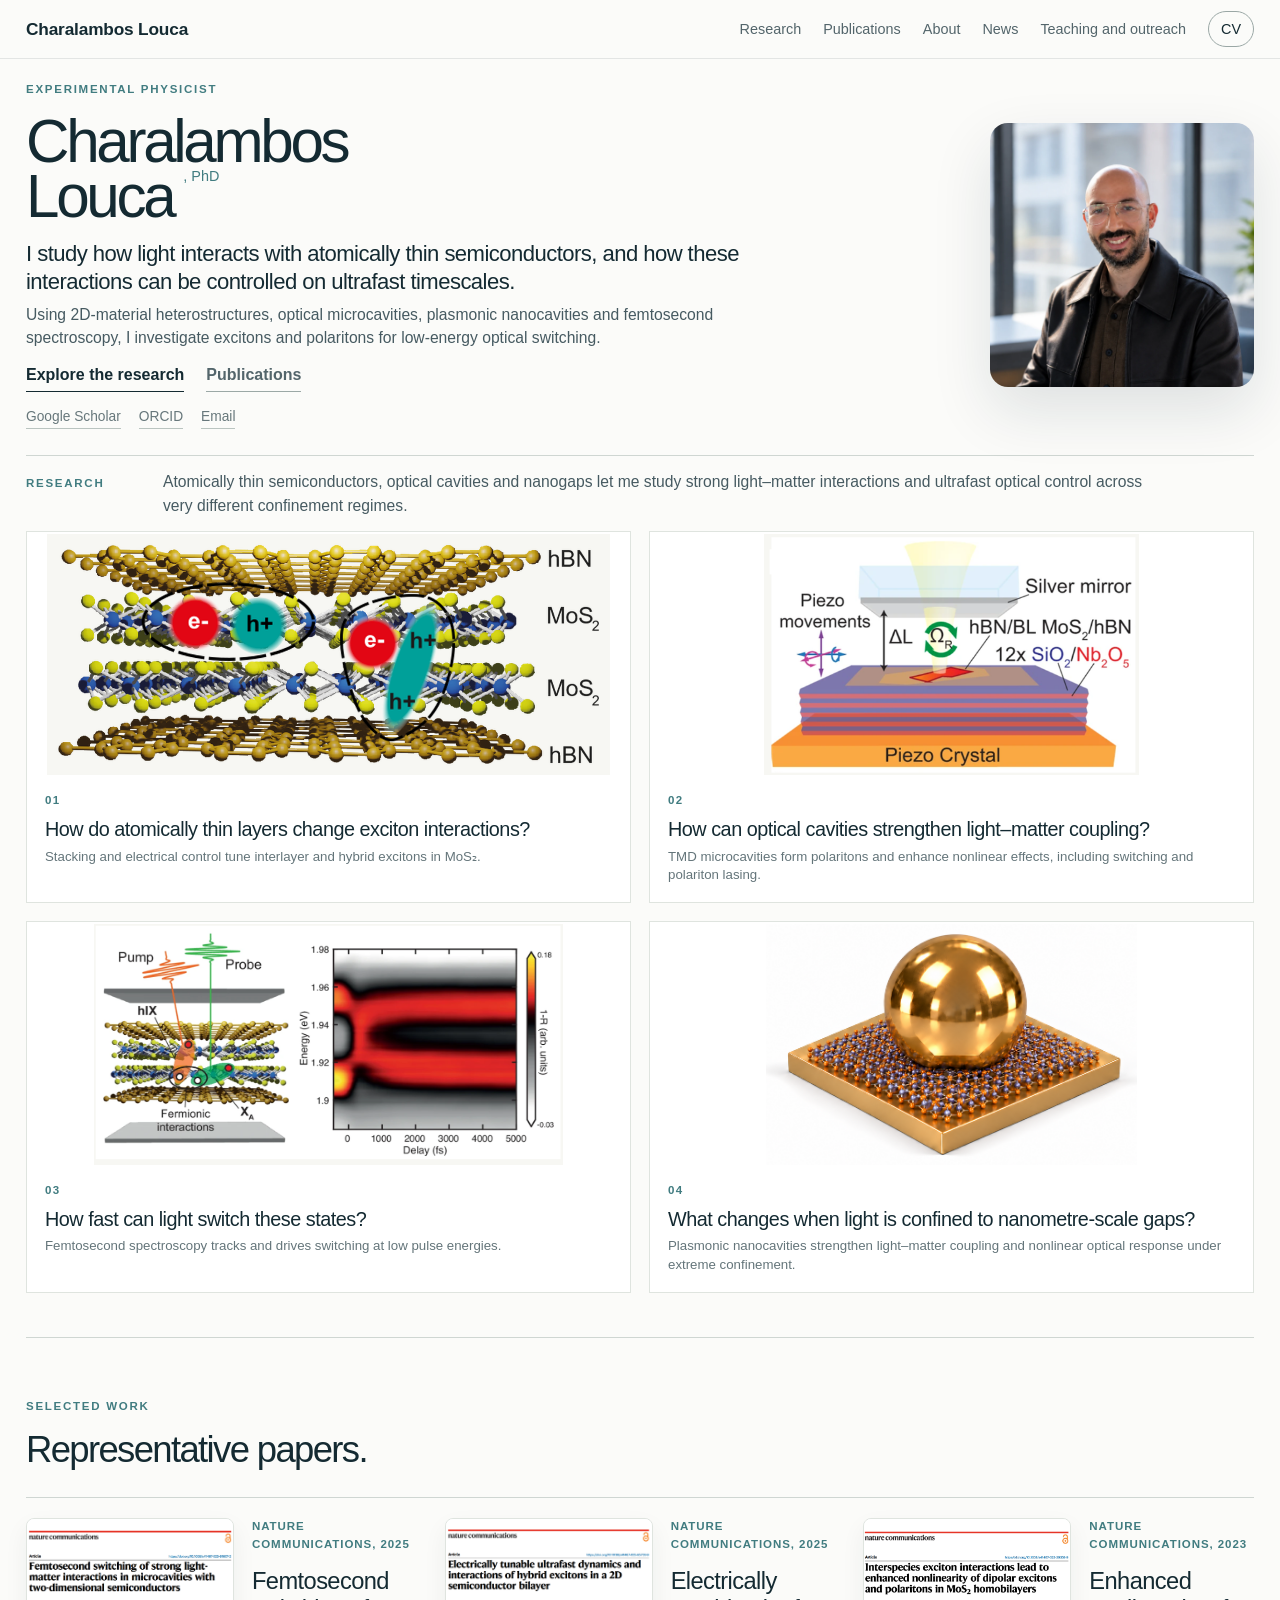
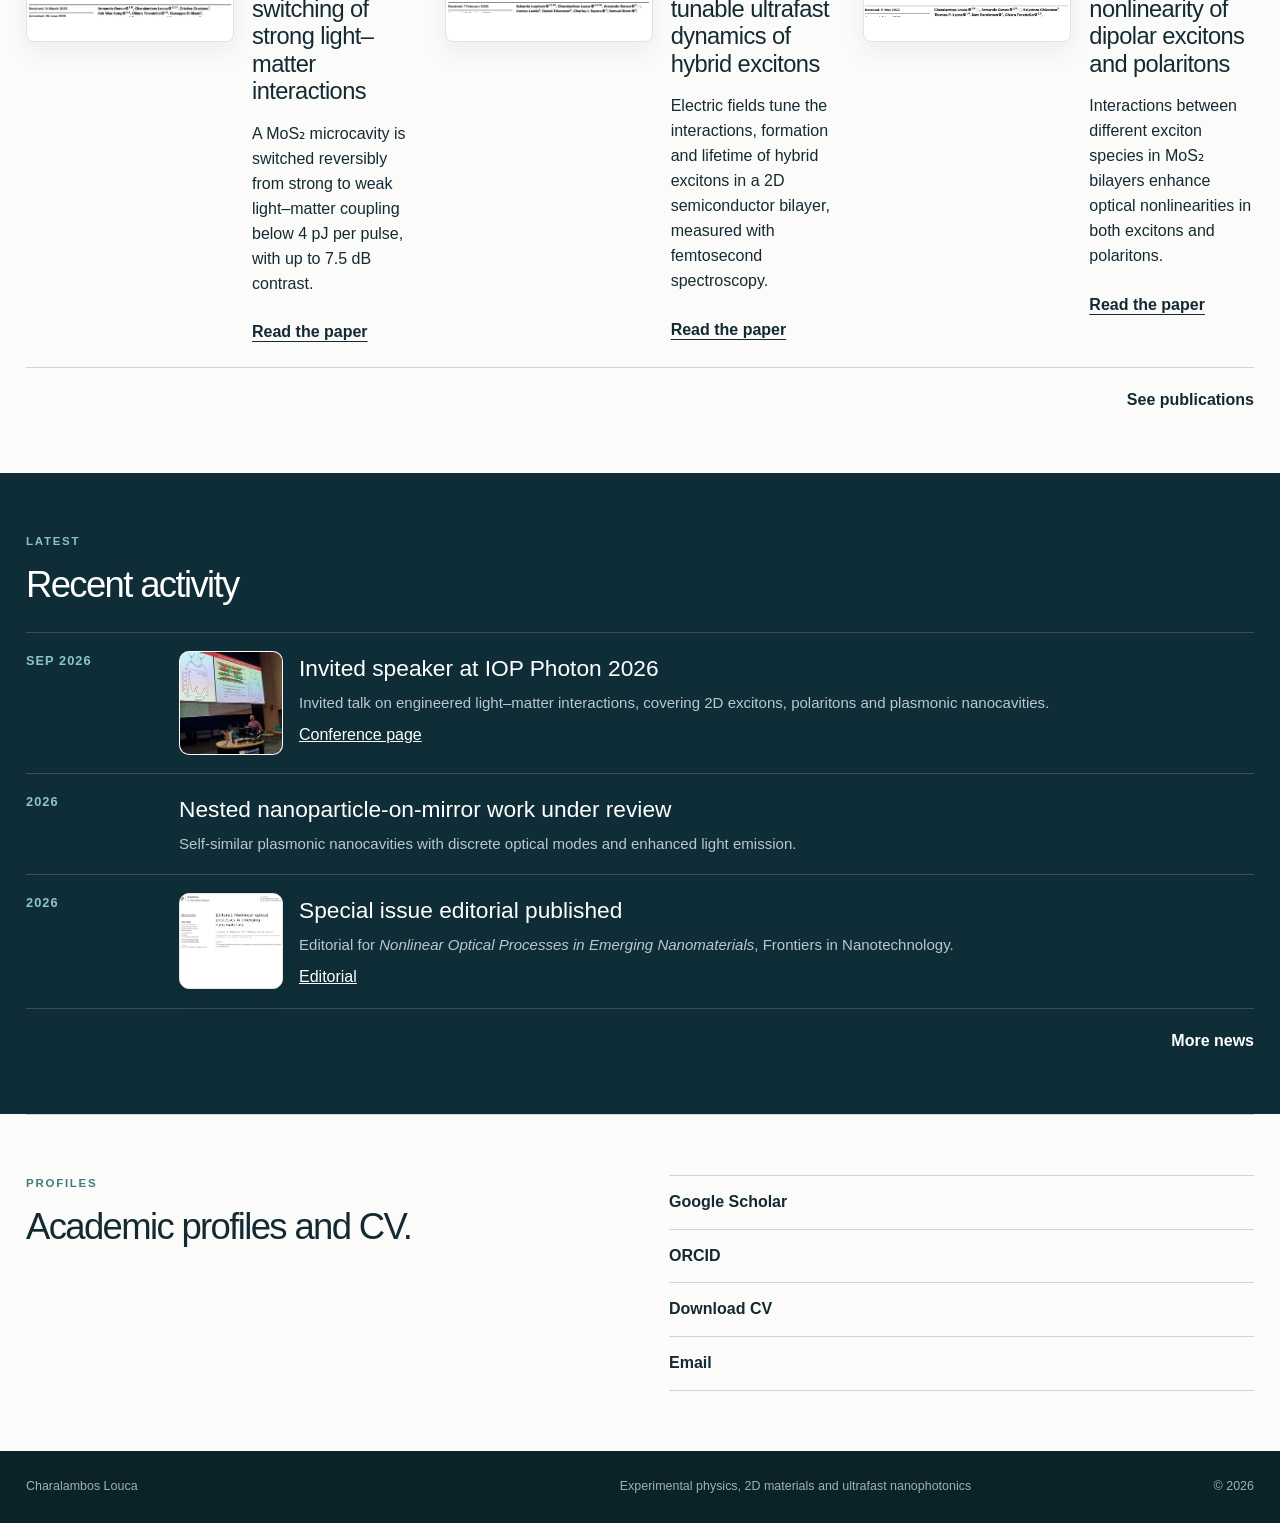
==== index.html @ fe050cf7 "Add files via upload" ====
<!doctype html>
<html lang="en">
<head>
  <meta charset="utf-8" />
  <meta name="google-site-verification" content="7L1u59y19pmfuC0rS40KRlU-M9b-8rnn8lj7gKwbHVY" />
  <meta name="viewport" content="width=device-width, initial-scale=1" />
  <meta name="theme-color" content="#f7f7f3" />
  <meta name="description" content="Charalambos Louca is an experimental physicist working on 2D semiconductors, exciton-polaritons, strong light-matter coupling, nonlinear optics and ultrafast nanophotonics." />
  <meta name="robots" content="index,follow,max-image-preview:large" />
  <link rel="canonical" href="https://charalambos-louca.github.io/" />
  <meta property="og:url" content="https://charalambos-louca.github.io/" />
  <meta property="og:image" content="https://charalambos-louca.github.io/assets/images/charalambos-louca-headshot.webp" />
  <meta name="twitter:card" content="summary_large_image" />
  <meta property="og:title" content="Charalambos Louca | Experimental Physicist" />
  <meta property="og:description" content="2D semiconductors, exciton-polaritons, strong light-matter coupling and ultrafast nanophotonics." />
  <meta property="og:type" content="website" />
  <title>Charalambos Louca | Experimental Physicist | 2D Materials & Nanophotonics</title>
  <link rel="sitemap" type="application/xml" href="/sitemap.xml" />
  <link rel="stylesheet" href="styles.css" />
  <script type="application/ld+json">
{
  "@context": "https://schema.org",
  "@type": "ProfilePage",
  "@id": "https://charalambos-louca.github.io/#profile",
  "url": "https://charalambos-louca.github.io/",
  "dateModified": "2026-09-18",
  "mainEntity": {
    "@type": "Person",
    "@id": "https://charalambos-louca.github.io/#person",
    "name": "Charalambos Louca",
    "givenName": "Charalambos",
    "familyName": "Louca",
    "honorificSuffix": "PhD",
    "jobTitle": "Experimental Physicist",
    "description": "Experimental physicist working on 2D semiconductors, exciton-polaritons, plasmonic nanocavities, strong light-matter coupling, nonlinear optics and ultrafast nanophotonics.",
    "url": "https://charalambos-louca.github.io/",
    "image": "https://charalambos-louca.github.io/assets/images/charalambos-louca-headshot.webp",
    "email": "mailto:clouca1.research@gmail.com",
    "identifier": "https://orcid.org/0000-0002-1122-3133",
    "sameAs": [
      "https://scholar.google.com/citations?user=0aFzHbEAAAAJ",
      "https://orcid.org/0000-0002-1122-3133",
      "https://www.np.phy.cam.ac.uk/people/"
    ],
    "alumniOf": [
      {
        "@type": "CollegeOrUniversity",
        "name": "University of Sheffield",
        "url": "https://www.sheffield.ac.uk/"
      },
      {
        "@type": "CollegeOrUniversity",
        "name": "Politecnico di Milano",
        "url": "https://www.polimi.it/"
      },
      {
        "@type": "CollegeOrUniversity",
        "name": "University of Cambridge",
        "url": "https://www.cam.ac.uk/"
      }
    ],
    "knowsAbout": [
      "2D semiconductors",
      "2D materials",
      "exciton-polaritons",
      "strong light-matter coupling",
      "ultrafast spectroscopy",
      "nonlinear optics",
      "nanophotonics",
      "optical microcavities",
      "plasmonic nanocavities"
    ]
  }
}
  </script>
</head>
<body data-page="home" class="compact-home">
  <a class="skip-link" href="#main">Skip to content</a>
  <header class="site-header">
    <div class="shell nav-shell">
      <a class="wordmark" href="index.html" aria-label="Charalambos Louca home">Charalambos Louca</a>
      <button class="nav-toggle" aria-expanded="false" aria-controls="site-nav">Menu</button>
      <nav class="site-nav" id="site-nav" aria-label="Primary navigation">
        <a href="research.html">Research</a>
        <a href="publications.html">Publications</a>
        <a href="about.html">About</a>
        <a href="news.html">News</a>
        <a href="teaching.html">Teaching and outreach</a>
        <a class="nav-cv" href="assets/Charalambos_Louca_CV_Sep2026.pdf">CV</a>
      </nav>
    </div>
  </header>

  <main id="main">
    <section class="hero shell">
      <div class="hero-copy reveal">
        <p class="kicker">Experimental physicist</p>
        <h1>Charalambos<br />Louca<span>, PhD</span></h1>
        <p class="hero-statement">I study how light interacts with atomically thin semiconductors, and how these interactions can be controlled on ultrafast timescales.</p>
        <p class="hero-sub">Using 2D-material heterostructures, optical microcavities, plasmonic nanocavities and femtosecond spectroscopy, I investigate excitons and polaritons for low-energy optical switching.</p>
        <div class="hero-links">
          <a class="text-link" href="research.html">Explore the research</a>
          <a class="text-link quiet" href="publications.html">Publications</a>
        </div>
        <div class="profile-links" aria-label="Academic profiles">
          <a href="https://scholar.google.com/citations?user=0aFzHbEAAAAJ" target="_blank" rel="noopener">Google Scholar</a>
          <a href="https://orcid.org/0000-0002-1122-3133" target="_blank" rel="noopener">ORCID</a>
          <a href="mailto:clouca1.research@gmail.com">Email</a>
        </div>
      </div>
      <figure class="hero-visual hero-portrait reveal">
        <img src="assets/images/charalambos-louca-headshot.webp" alt="Portrait of Charalambos Louca" />
      </figure>
    </section>

    <section class="shell research-strip reveal" aria-labelledby="research-overview">
      <p class="section-label">Research</p>
      <p id="research-overview">Atomically thin semiconductors, optical cavities and nanogaps let me study strong light–matter interactions and ultrafast optical control across very different confinement regimes.</p>
    </section>

    <section class="shell story-grid" aria-label="Research themes">
      <article class="story-card reveal">
        <a href="research.html#interacting-excitons" aria-label="Read about interacting excitons">
          <img src="assets/images/research-excitons-paper.png" alt="Figure showing a MoS2 homobilayer with hybrid excitons in an hBN-encapsulated van der Waals structure" />
          <div class="story-copy">
            <p class="story-number">01</p>
            <h3>How do atomically thin layers change exciton interactions?</h3>
            <p>Stacking and electrical control tune interlayer and hybrid excitons in MoS₂.</p>
          </div>
        </a>
      </article>
      <article class="story-card reveal">
        <a href="research.html#light-matter-coupling" aria-label="Read about strong light matter coupling">
          <img src="assets/images/research-microcavity-paper.png" alt="Schematic of a tunable open microcavity containing an hBN-encapsulated MoS2 bilayer" />
          <div class="story-copy">
            <p class="story-number">02</p>
            <h3>How can optical cavities strengthen light–matter coupling?</h3>
            <p>TMD microcavities form polaritons and enhance nonlinear effects, including switching and polariton lasing.</p>
          </div>
        </a>
      </article>
      <article class="story-card reveal">
        <a href="research.html#ultrafast-control" aria-label="Read about ultrafast nanophotonics">
          <img src="assets/images/research-switching-paper.png" alt="Pump-probe schematic and transient reflectivity map showing ultrafast switching dynamics in a MoS2 structure" />
          <div class="story-copy">
            <p class="story-number">03</p>
            <h3>How fast can light switch these states?</h3>
            <p>Femtosecond spectroscopy tracks and drives switching at low pulse energies.</p>
          </div>
        </a>
      </article>
      <article class="story-card reveal">
        <a href="research.html#extreme-confinement" aria-label="Read about extreme optical confinement">
          <img src="assets/images/research-plasmonics-paper.png" alt="Illustration of a nanoparticle-on-mirror plasmonic nanocavity with an atomically thin semiconductor in the nanogap" />
          <div class="story-copy">
            <p class="story-number">04</p>
            <h3>What changes when light is confined to nanometre-scale gaps?</h3>
            <p>Plasmonic nanocavities strengthen light–matter coupling and nonlinear optical response under extreme confinement.</p>
          </div>
        </a>
      </article>
    </section>

    <section class="section shell selected-work">
      <div class="section-head reveal">
        <p class="section-label">Selected work</p>
        <h2>Representative papers.</h2>
      </div>
      <div class="work-grid">
        <article class="feature-paper reveal">
          <div class="feature-paper-layout">
            <img class="paper-thumb side-thumb" src="assets/images/thumb-switching-paper.png" alt="Thumbnail of the Nature Communications paper on femtosecond switching of strong light–matter interactions" />
            <div class="feature-paper-copy">
              <p class="paper-meta">Nature Communications, 2025</p>
              <h3>Femtosecond switching of strong light–matter interactions</h3>
              <p>A MoS₂ microcavity is switched reversibly from strong to weak light–matter coupling below 4 pJ per pulse, with up to 7.5 dB contrast.</p>
              <a href="https://doi.org/10.1038/s41467-025-61607-2" target="_blank" rel="noopener">Read the paper</a>
            </div>
          </div>
        </article>
        <article class="feature-paper reveal">
          <div class="feature-paper-layout">
            <img class="paper-thumb side-thumb" src="assets/images/thumb-hybrid-paper.png" alt="Thumbnail of the Nature Communications paper on electrically tunable hybrid excitons" />
            <div class="feature-paper-copy">
              <p class="paper-meta">Nature Communications, 2025</p>
              <h3>Electrically tunable ultrafast dynamics of hybrid excitons</h3>
              <p>Electric fields tune the interactions, formation and lifetime of hybrid excitons in a 2D semiconductor bilayer, measured with femtosecond spectroscopy.</p>
              <a href="https://doi.org/10.1038/s41467-025-65733-9" target="_blank" rel="noopener">Read the paper</a>
            </div>
          </div>
        </article>
        <article class="feature-paper reveal">
          <div class="feature-paper-layout">
            <img class="paper-thumb side-thumb" src="assets/images/thumb-bilayer-paper.png" alt="Thumbnail of the Nature Communications paper on enhanced nonlinearity in van der Waals homobilayers" />
            <div class="feature-paper-copy">
              <p class="paper-meta">Nature Communications, 2023</p>
              <h3>Enhanced nonlinearity of dipolar excitons and polaritons</h3>
              <p>Interactions between different exciton species in MoS₂ bilayers enhance optical nonlinearities in both excitons and polaritons.</p>
              <a href="https://doi.org/10.1038/s41467-023-39358-9" target="_blank" rel="noopener">Read the paper</a>
            </div>
          </div>
        </article>
      </div>
      <p class="more-link reveal"><a href="publications.html">See publications</a></p>
    </section>

    <section class="section latest-section">
      <div class="shell">
        <div class="section-head reveal">
          <p class="section-label">Latest</p>
          <h2>Recent activity</h2>
        </div>
        <div class="news-list">
          <article class="news-row reveal"><time datetime="2026-09">Sep 2026</time><div class="news-with-thumb"><img class="news-thumb" src="assets/images/photon2026-talk-thumb.jpg" alt="Small photograph of Charalambos Louca giving an invited talk at IOP Photon 2026" /><div><h3>Invited speaker at IOP Photon 2026</h3><p>Invited talk on engineered light–matter interactions, covering 2D excitons, polaritons and plasmonic nanocavities.</p><a href="https://www.photon.org.uk/invited-speakers" target="_blank" rel="noopener">Conference page</a></div></div></article>
          <article class="news-row reveal"><time datetime="2026">2026</time><div><h3>Nested nanoparticle-on-mirror work under review</h3><p>Self-similar plasmonic nanocavities with discrete optical modes and enhanced light emission.</p></div></article>
          <article class="news-row reveal"><time datetime="2026">2026</time><div class="news-with-thumb"><img class="news-thumb paper-news-thumb" src="assets/images/thumb-editorial-paper.png" alt="Screenshot thumbnail of the Frontiers in Nanotechnology editorial article" /><div><h3>Special issue editorial published</h3><p>Editorial for <em>Nonlinear Optical Processes in Emerging Nanomaterials</em>, Frontiers in Nanotechnology.</p><a href="https://doi.org/10.3389/fnano.2026.1807665" target="_blank" rel="noopener">Editorial</a></div></div></article>
        </div>
        <p class="more-link reveal"><a href="news.html">More news</a></p>
      </div>
    </section>

    <section class="section shell closing-section reveal">
      <div>
        <p class="section-label">Profiles</p>
        <h2>Academic profiles and CV.</h2>
      </div>
      <div class="closing-links">
        <a href="https://scholar.google.com/citations?user=0aFzHbEAAAAJ" target="_blank" rel="noopener">Google Scholar</a>
        <a href="https://orcid.org/0000-0002-1122-3133" target="_blank" rel="noopener">ORCID</a>
        <a href="assets/Charalambos_Louca_CV_Sep2026.pdf">Download CV</a>
        <a href="mailto:clouca1.research@gmail.com">Email</a>
      </div>
    </section>
  </main>

  <footer class="site-footer">
    <div class="shell footer-grid">
      <p>Charalambos Louca</p>
      <p>Experimental physics, 2D materials and ultrafast nanophotonics</p>
      <p>© <span data-current-year></span></p>
    </div>
  </footer>
  <script src="script.js"></script>
</body>
</html>
---- styles.css ----
:root {
  --paper: #fbfbf9;
  --paper-2: #f5f6f3;
  --ink: #142a32;
  --ink-soft: #465a61;
  --navy: #0f2d36;
  --teal: #417c80;
  --teal-soft: #d8e8e6;
  --peach: #d89b72;
  --line: #cfd6d2;
  --white: #fff;
  --max: 1240px;
  --serif: Arial, Helvetica, sans-serif;
  --sans: Arial, Helvetica, sans-serif;
}

* { box-sizing: border-box; }
html { scroll-behavior: smooth; }
body { margin: 0; background: var(--paper); color: var(--ink); font-family: var(--sans); line-height: 1.65; -webkit-font-smoothing: antialiased; }
a { color: inherit; }
img { display: block; width: 100%; }
.shell { width: min(calc(100% - 52px), var(--max)); margin-inline: auto; }
.skip-link { position: fixed; left: 16px; top: -100px; z-index: 1000; background: white; padding: 10px 14px; border: 1px solid var(--line); }
.skip-link:focus { top: 16px; }

.site-header { position: sticky; top: 0; z-index: 100; background: rgba(251,251,249,.94); backdrop-filter: blur(14px); border-bottom: 1px solid rgba(20,42,50,.1); }
.nav-shell { min-height: 74px; display: flex; align-items: center; justify-content: space-between; gap: 24px; }
.wordmark { text-decoration: none; font-family: var(--serif); font-size: 1.08rem; font-weight: 700; letter-spacing: -.01em; }
.site-nav { display: flex; align-items: center; gap: 28px; font-size: .87rem; }
.site-nav a { text-decoration: none; color: #53656b; }
.site-nav a:hover, .site-nav a[aria-current="page"] { color: var(--ink); }
.site-nav a[aria-current="page"] { text-decoration: underline; text-decoration-thickness: 1px; text-underline-offset: 7px; }
.site-nav .nav-cv { color: var(--ink); border: 1px solid #9aa7a5; border-radius: 999px; padding: 7px 13px; }
.nav-toggle { display: none; background: transparent; border: 1px solid var(--line); border-radius: 999px; padding: 7px 13px; color: var(--ink); font: inherit; }

.hero { padding: 88px 0 92px; display: grid; grid-template-columns: minmax(0,1.03fr) minmax(360px,.77fr); gap: clamp(54px,8vw,118px); align-items: center; min-height: calc(100vh - 74px); }
.kicker, .section-label { margin: 0 0 16px; font-size: .72rem; letter-spacing: .15em; text-transform: uppercase; font-weight: 800; color: var(--teal); }
.hero h1 { margin: 0; font-family: var(--serif); font-size: clamp(4.6rem,8.6vw,8.2rem); line-height: .88; letter-spacing: -.065em; font-weight: 500; }
.hero h1 span { font-size: .26em; letter-spacing: 0; color: var(--teal); vertical-align: top; margin-left: 10px; }
.hero-statement { max-width: 760px; margin: 38px 0 0; font-family: var(--serif); font-size: clamp(1.65rem,2.5vw,2.65rem); line-height: 1.28; letter-spacing: -.025em; }
.hero-sub { max-width: 690px; margin: 22px 0 0; color: var(--ink-soft); font-size: 1.03rem; }
.hero-links { margin-top: 34px; display: flex; flex-wrap: wrap; gap: 22px; }
.text-link { text-decoration: none; font-weight: 750; border-bottom: 1px solid var(--ink); padding-bottom: 3px; }
.text-link.quiet { border-bottom-color: #9ba8a6; color: #53656b; }
.profile-links { margin-top: 38px; display: flex; gap: 18px; flex-wrap: wrap; color: #67777b; font-size: .82rem; }
.profile-links a { text-decoration: none; border-bottom: 1px solid #bac4c0; }
.hero-visual { margin: 0; }
.hero-visual img { border-radius: 24px; box-shadow: 0 24px 60px rgba(15,45,54,.12); }
.hero-portrait img { aspect-ratio: 1 / 1; object-fit: cover; object-position: center center; }
.hero-visual figcaption { padding: 13px 4px 0; display: flex; justify-content: space-between; gap: 22px; font-size: .76rem; color: #718084; }
.hero-visual figcaption strong { color: var(--ink); white-space: nowrap; }

.section { padding: 116px 0; }
.intro-section { padding-bottom: 54px; border-top: 1px solid var(--line); }
.intro-grid { display: grid; grid-template-columns: .9fr 1fr; gap: 84px; align-items: start; }
.intro-grid h2, .section-head h2, .closing-section h2 { margin: 0; font-family: var(--serif); font-size: clamp(2.6rem,5vw,5.1rem); line-height: .98; letter-spacing: -.045em; font-weight: 500; }
.intro-grid p { margin: 3px 0 0; color: var(--ink-soft); font-size: 1.08rem; max-width: 650px; }

.story-grid { display: grid; grid-template-columns: repeat(2, minmax(0, 1fr)); gap: 22px; padding-bottom: 132px; }
.story-card { background: white; border: 1px solid #dfe4df; overflow: hidden; min-width: 0; }
.story-card a { display: block; text-decoration: none; height: 100%; }
.story-card img { aspect-ratio: 3/2; object-fit: cover; }
.story-copy { padding: 28px 28px 34px; }
.story-number { color: var(--teal); font-size: .72rem; letter-spacing: .12em; font-weight: 800; margin: 0 0 28px; }
.story-copy h3 { margin: 0; font-family: var(--serif); font-size: clamp(1.45rem,2vw,2rem); line-height: 1.13; letter-spacing: -.025em; font-weight: 500; }
.story-copy p:last-child { color: #64757a; margin: 18px 0 0; font-size: .9rem; }
.story-card { transition: transform .25s ease, box-shadow .25s ease; }
.story-card:hover { transform: translateY(-4px); box-shadow: 0 18px 50px rgba(15,45,54,.08); }

.selected-work { border-top: 1px solid var(--line); }
.section-head { max-width: 900px; margin-bottom: 60px; }
.section-head p:not(.section-label) { color: var(--ink-soft); max-width: 720px; }
.work-grid { display: grid; grid-template-columns: repeat(3, 1fr); gap: 42px; border-top: 1px solid var(--line); border-bottom: 1px solid var(--line); }
.feature-paper { padding: 34px 0 38px; min-height: 360px; display: flex; flex-direction: column; }
.paper-meta { margin: 0 0 24px; color: var(--teal); text-transform: uppercase; letter-spacing: .08em; font-size: .72rem; font-weight: 800; }
.feature-paper h3 { margin: 0; font-family: var(--serif); font-size: 1.8rem; line-height: 1.16; letter-spacing: -.025em; font-weight: 500; }
.feature-paper > p:not(.paper-meta) { color: #5a6b70; }
.feature-paper a { margin-top: auto; color: var(--ink); font-weight: 700; text-underline-offset: 4px; }
.more-link { margin: 30px 0 0; text-align: right; }
.more-link a { text-decoration: none; font-weight: 750; }

.latest-section { background: var(--navy); color: white; }
.latest-section .section-label { color: #89c4c3; }
.latest-section .section-head h2 { color: white; }
.news-list { border-top: 1px solid rgba(255,255,255,.17); }
.news-row { display: grid; grid-template-columns: 150px 1fr; gap: 36px; padding: 30px 0; border-bottom: 1px solid rgba(255,255,255,.17); }
.news-row time { color: #8cc7c6; font-size: .8rem; font-weight: 800; text-transform: uppercase; letter-spacing: .08em; }
.news-row h3 { margin: 0; font-family: var(--serif); font-size: 1.7rem; font-weight: 500; }
.news-row p { margin: 8px 0 0; color: #b9c8cc; }
.latest-section .more-link a { color: white; }

.closing-section { display: grid; grid-template-columns: 1fr 1fr; gap: 80px; align-items: start; border-top: 1px solid var(--line); }
.closing-links { display: grid; border-top: 1px solid var(--line); }
.closing-links a { display: flex; justify-content: space-between; gap: 20px; padding: 18px 0; border-bottom: 1px solid var(--line); text-decoration: none; font-weight: 700; }

.page-hero { padding: 108px 0 94px; border-bottom: 1px solid var(--line); }
.page-hero h1 { max-width: 1060px; margin: 0; font-family: var(--serif); font-size: clamp(3.9rem,7vw,7.4rem); line-height: .96; letter-spacing: -.055em; font-weight: 500; }
.page-hero > p:last-child, .page-hero > p:nth-last-child(2) { max-width: 790px; color: var(--ink-soft); font-size: 1.1rem; margin-top: 28px; }
.page-hero .profile-links { margin-top: 28px; }

.research-story { display: grid; grid-template-columns: 1fr 1fr; gap: clamp(56px,8vw,120px); align-items: center; padding: 122px 0; border-bottom: 1px solid var(--line); }
.research-story.reverse .research-art { order: 2; }
.research-art img { border-radius: 24px; box-shadow: 0 20px 60px rgba(15,45,54,.08); background: #ffffff; }
.research-text h2 { margin: 0 0 28px; font-family: var(--serif); font-size: clamp(2.5rem,4vw,4.4rem); line-height: 1.02; letter-spacing: -.045em; font-weight: 500; }
.research-text p { color: var(--ink-soft); }
.research-note { border-top: 1px solid var(--line); padding-top: 18px; color: var(--ink) !important; font-family: var(--serif); font-size: 1.2rem; }
.methods-band { display: grid; grid-template-columns: 180px 1fr; gap: 40px; border-bottom: 1px solid var(--line); }
.methods-band > div { display: grid; grid-template-columns: repeat(2, minmax(0,1fr)); gap: 4px 30px; }
.methods-band span { border-bottom: 1px solid var(--line); padding: 7px 0; font-size: .82rem; color: #52666b; }

.publication-highlights { border-top: 1px solid var(--line); }
.highlight-paper { display: grid; grid-template-columns: 90px 1fr; gap: 30px; padding: 32px 0; border-bottom: 1px solid var(--line); }
.highlight-paper > span { color: var(--teal); font-weight: 800; }
.highlight-paper p { margin: 0 0 6px; color: #65767a; }
.highlight-paper h3 { max-width: 900px; margin: 0 0 10px; font-family: var(--serif); font-size: 1.65rem; line-height: 1.18; font-weight: 500; }
.highlight-paper a { font-size: .84rem; font-weight: 750; text-underline-offset: 4px; }
.publication-feed-section { background: #f6f7f4; }
.feed-note { color: var(--ink-soft); }
.pub-status { color: #68787d; font-size: .86rem; }
.publication-list { border-top: 1px solid #c7ceca; }
.pub-item { display: grid; grid-template-columns: 84px minmax(0,1fr) auto; gap: 28px; padding: 26px 0; border-bottom: 1px solid #c7ceca; }
.pub-year { color: var(--teal); font-weight: 800; }
.pub-title { margin: 0; font-family: var(--serif); font-size: 1.25rem; line-height: 1.25; font-weight: 500; }
.pub-meta { color: #68787d; font-size: .86rem; margin: 7px 0 0; }
.pub-links { display: flex; flex-direction: column; gap: 6px; font-size: .8rem; text-align: right; }
.pub-links a { font-weight: 750; text-underline-offset: 3px; }
.citation-count { color: #7c898c; font-size: .72rem; }

.about-narrative { display: grid; grid-template-columns: .92fr 1.08fr; gap: 100px; padding: 120px 0; }
.about-lead { font-family: var(--serif); font-size: clamp(1.8rem,3vw,3rem); line-height: 1.2; letter-spacing: -.025em; }
.about-lead p { margin-top: 0; }
.about-body { color: var(--ink-soft); font-size: 1.03rem; }
.timeline-section { background: var(--navy); color: white; }
.timeline-section .section-label { color: #88c7c4; }
.timeline-section .section-head h2 { color: white; }
.career-timeline { border-top: 1px solid rgba(255,255,255,.18); }
.career-row { display: grid; grid-template-columns: 170px 1fr; gap: 40px; padding: 32px 0; border-bottom: 1px solid rgba(255,255,255,.18); }
.career-row time { color: #8bc5c5; font-weight: 800; }
.career-row h3 { margin: 0; font-family: var(--serif); font-size: 1.8rem; font-weight: 500; }
.career-row p { margin: 6px 0 0; color: #b8c7ca; }
.career-row p:first-of-type { color: white; font-weight: 700; font-size: .88rem; }
.compact-links { display: grid; grid-template-columns: 180px repeat(3, 1fr); gap: 20px; align-items: start; }
.compact-links a { text-decoration: none; border-bottom: 1px solid var(--line); padding-bottom: 14px; font-weight: 700; }

.news-page-list { padding-top: 70px; }
.news-entry { display: grid; grid-template-columns: 190px 1fr; gap: 50px; padding: 35px 0; border-bottom: 1px solid var(--line); }
.news-entry time { color: var(--teal); font-weight: 800; text-transform: uppercase; letter-spacing: .08em; font-size: .75rem; }
.news-entry h2 { margin: 0; font-family: var(--serif); font-size: 2rem; line-height: 1.14; font-weight: 500; }
.news-entry p { max-width: 760px; color: var(--ink-soft); }
.news-entry a { font-weight: 700; text-underline-offset: 4px; }

.teaching-grid { display: grid; grid-template-columns: repeat(2, 1fr); gap: 0 70px; padding-top: 50px; }
.teaching-card { padding: 38px 0 48px; border-top: 1px solid var(--line); }
.teaching-card h2 { margin: 0; font-family: var(--serif); font-size: 2rem; line-height: 1.15; font-weight: 500; }
.teaching-card p:last-child { color: var(--ink-soft); }

.site-footer { background: #0b2229; color: #9fb1b5; padding: 26px 0; font-size: .78rem; }
.footer-grid { display: grid; grid-template-columns: 1fr 1fr auto; gap: 30px; }
.footer-grid p { margin: 0; }
.footer-grid a { color: inherit; }

.reveal { opacity: 0; transform: translateY(14px); transition: opacity .55s ease, transform .55s ease; }
.reveal.visible { opacity: 1; transform: none; }

@media (prefers-reduced-motion: reduce) {
  html { scroll-behavior: auto; }
  .reveal { opacity: 1; transform: none; transition: none; }
}

@media (max-width: 980px) {
  .hero { min-height: 0; grid-template-columns: 1fr; padding-top: 72px; }
  .hero-visual { max-width: 650px; }
  .intro-grid, .closing-section, .about-narrative { grid-template-columns: 1fr; gap: 34px; }
  .story-grid, .work-grid { grid-template-columns: 1fr; }
  .feature-paper { min-height: 0; padding: 30px 0; }
  .research-story { grid-template-columns: 1fr; gap: 46px; }
  .research-story.reverse .research-art { order: 0; }
  .teaching-grid { gap: 0 34px; }
}

@media (max-width: 760px) {
  .shell { width: min(calc(100% - 28px), var(--max)); }
  .nav-toggle { display: inline-block; }
  .site-nav { display: none; position: absolute; left: 0; right: 0; top: 74px; background: var(--paper); padding: 18px 20px 24px; border-bottom: 1px solid var(--line); flex-direction: column; align-items: flex-start; gap: 15px; }
  .site-nav.open { display: flex; }
  .hero { padding: 54px 0 74px; gap: 42px; }
  .hero h1 { font-size: clamp(4rem,19vw,6.1rem); }
  .hero h1 span { display: block; margin: 13px 0 0; }
  .section { padding: 82px 0; }
  .story-grid { padding-bottom: 90px; }
  .news-row, .news-entry, .career-row, .highlight-paper, .methods-band { grid-template-columns: 1fr; gap: 10px; }
  .methods-band > div { grid-template-columns: 1fr; }
  .page-hero { padding: 70px 0 62px; }
  .page-hero h1 { font-size: clamp(3.3rem,15vw,5rem); }
  .research-story { padding: 82px 0; }
  .pub-item { grid-template-columns: 1fr; gap: 6px; }
  .pub-links { text-align: left; flex-direction: row; flex-wrap: wrap; gap: 12px; }
  .teaching-grid { grid-template-columns: 1fr; }
  .compact-links { grid-template-columns: 1fr; }
  .footer-grid { grid-template-columns: 1fr; gap: 8px; }
}

/* V2.5 compact academic layout */
@media (min-width: 981px) {
  :root { --max: 1320px; }

  .nav-shell { min-height: 62px; }
  .site-nav { gap: 23px; font-size: .82rem; }

  .hero {
    min-height: 0;
    padding: 46px 0 52px;
    grid-template-columns: minmax(0, 1.25fr) minmax(260px, .55fr);
    gap: clamp(42px, 6vw, 82px);
  }
  .hero-copy { align-self: center; }
  .hero h1 {
    font-size: clamp(3.7rem, 5.9vw, 5.7rem);
    line-height: .9;
    letter-spacing: -.055em;
  }
  .hero h1 span { font-size: .24em; }
  .hero-statement {
    margin-top: 25px;
    max-width: 700px;
    font-size: clamp(1.35rem, 1.75vw, 1.75rem);
    line-height: 1.25;
  }
  .hero-sub {
    margin-top: 13px;
    max-width: 700px;
    font-size: .94rem;
    line-height: 1.55;
  }
  .hero-links { margin-top: 22px; }
  .profile-links { margin-top: 23px; }
  .hero-portrait { max-width: 370px; justify-self: end; }
  .hero-visual img { border-radius: 18px; }

  .section { padding: 78px 0; }
  .intro-section {
    padding-top: 30px;
    padding-bottom: 25px;
  }
  .intro-grid {
    grid-template-columns: .72fr 1.28fr;
    gap: 55px;
  }
  .intro-grid h2,
  .section-head h2,
  .closing-section h2 {
    font-size: clamp(2.15rem, 3.25vw, 3.55rem);
    line-height: 1;
  }
  .intro-grid p { font-size: .98rem; }

  .story-grid {
    gap: 18px;
    padding-bottom: 82px;
  }
  .story-card img {
    aspect-ratio: 16 / 8.2;
    object-fit: cover;
  }
  .story-copy { padding: 20px 22px 24px; }
  .story-number { margin-bottom: 16px; }
  .story-copy h3 {
    font-size: clamp(1.25rem, 1.5vw, 1.55rem);
    line-height: 1.12;
  }
  .story-copy p:last-child {
    margin-top: 12px;
    font-size: .82rem;
    line-height: 1.45;
  }

  .selected-work { padding-top: 78px; }
  .section-head { margin-bottom: 38px; }
  .work-grid { gap: 32px; }
  .feature-paper {
    min-height: 295px;
    padding: 27px 0 30px;
  }
  .feature-paper h3 { font-size: 1.48rem; }
  .feature-paper > p:not(.paper-meta) { font-size: .9rem; }

  .news-row { padding: 23px 0; }
  .news-row h3 { font-size: 1.42rem; }
  .news-row p { font-size: .9rem; }

  .closing-section { padding-top: 78px; padding-bottom: 78px; }

  .page-hero { padding: 66px 0 58px; }
  .page-hero h1 {
    max-width: 1020px;
    font-size: clamp(3.15rem, 5vw, 5.35rem);
  }
  .page-hero > p:last-child,
  .page-hero > p:nth-last-child(2) {
    margin-top: 20px;
    font-size: 1rem;
  }

  .research-story {
    padding: 78px 0;
    gap: clamp(42px, 6vw, 86px);
  }
  .research-text h2 {
    margin-bottom: 20px;
    font-size: clamp(2.15rem, 3vw, 3.35rem);
  }
  .research-text p { font-size: .95rem; }
  .research-art img { border-radius: 18px; }

  .about-narrative { padding: 78px 0; gap: 75px; }
  .timeline-section { padding-top: 78px; padding-bottom: 78px; }
  .career-row { padding: 24px 0; }
  .career-row h3 { font-size: 1.55rem; }

  .news-page-list { padding-top: 45px; }
  .news-entry { padding: 27px 0; }
  .news-entry h2 { font-size: 1.65rem; }

  .teaching-grid { padding-top: 34px; }
  .teaching-card { padding: 30px 0 38px; }
  .teaching-card h2 { font-size: 1.65rem; }
}

/* V2.6: information visible earlier on desktop */
.research-strip {
  display: grid;
  grid-template-columns: 130px 1fr;
  gap: 28px;
  align-items: baseline;
  padding: 22px 0 20px;
  border-top: 1px solid var(--line);
}
.research-strip .section-label { margin: 0; }
.research-strip > p:last-child {
  margin: 0;
  max-width: 850px;
  color: var(--ink-soft);
  font-size: .94rem;
}

@media (min-width: 981px) {
  .hero {
    padding-top: 34px;
    padding-bottom: 36px;
    grid-template-columns: minmax(0, 1.28fr) minmax(250px, .5fr);
  }
  .hero h1 { font-size: clamp(3.5rem, 5.25vw, 5.05rem); }
  .hero-statement { margin-top: 20px; font-size: clamp(1.28rem, 1.58vw, 1.58rem); }
  .hero-sub { margin-top: 10px; font-size: .91rem; }
  .hero-links { margin-top: 18px; }
  .profile-links { margin-top: 18px; }
  .hero-portrait { max-width: 320px; }

  .story-grid { padding-bottom: 68px; }
  .story-card img { aspect-ratio: 16 / 7.4; }
  .story-copy { padding: 17px 20px 21px; }
  .story-number { margin-bottom: 12px; }
  .story-copy h3 { font-size: clamp(1.18rem, 1.35vw, 1.42rem); }
  .story-copy p:last-child { margin-top: 9px; font-size: .79rem; }
}

@media (max-width: 760px) {
  .research-strip { grid-template-columns: 1fr; gap: 4px; padding: 22px 0; }
}

/* V2.10: denser desktop layout without shrinking reading text */
@media (min-width: 981px) {
  :root { --max: 1420px; }

  body { line-height: 1.56; }

  .nav-shell { min-height: 58px; }
  .wordmark { font-size: 1.08rem; }
  .site-nav { gap: 22px; font-size: .90rem; }
  .site-nav .nav-cv { padding: 6px 12px; }

  .hero {
    padding: 22px 0 26px;
    grid-template-columns: minmax(0, 1.45fr) minmax(220px, .42fr);
    gap: clamp(34px, 4vw, 58px);
  }
  .hero h1 {
    font-size: clamp(3.35rem, 4.7vw, 4.65rem);
    line-height: .91;
  }
  .hero-statement {
    margin-top: 16px;
    max-width: 760px;
    font-size: clamp(1.38rem, 1.58vw, 1.62rem);
    line-height: 1.23;
  }
  .hero-sub {
    margin-top: 8px;
    max-width: 760px;
    font-size: .98rem;
    line-height: 1.48;
  }
  .hero-links { margin-top: 14px; }
  .profile-links { margin-top: 14px; font-size: .86rem; }
  .hero-portrait { max-width: 275px; }

  .research-strip {
    grid-template-columns: 115px 1fr;
    gap: 22px;
    padding: 14px 0 13px;
  }
  .research-strip > p:last-child { font-size: .98rem; max-width: 980px; }

  .story-grid { gap: 16px; padding-bottom: 50px; }
  .story-card img { aspect-ratio: 16 / 7.2; }
  .story-copy { padding: 15px 18px 17px; }
  .story-number { margin-bottom: 9px; }
  .story-copy h3 {
    font-size: clamp(1.28rem, 1.35vw, 1.48rem);
    line-height: 1.11;
  }
  .story-copy p:last-child { margin-top: 8px; font-size: .84rem; line-height: 1.4; }

  .section { padding: 60px 0; }
  .selected-work { padding-top: 60px; }
  .section-head { margin-bottom: 28px; }
  .intro-grid h2,
  .section-head h2,
  .closing-section h2 {
    font-size: clamp(2.05rem, 2.85vw, 3.05rem);
  }
  .work-grid { gap: 28px; }
  .feature-paper { min-height: 255px; padding: 22px 0 24px; }
  .paper-meta { margin-bottom: 15px; }
  .feature-paper h3 { font-size: 1.48rem; }
  .feature-paper > p:not(.paper-meta) { font-size: .94rem; }
  .more-link { margin-top: 20px; }

  .news-row { grid-template-columns: 125px 1fr; gap: 28px; padding: 18px 0; }
  .news-row h3 { font-size: 1.42rem; }
  .news-row p { margin-top: 5px; font-size: .94rem; }

  .closing-section { padding-top: 60px; padding-bottom: 60px; gap: 58px; }
  .closing-links a { padding: 14px 0; }

  .page-hero { padding: 46px 0 40px; }
  .page-hero h1 {
    max-width: 1080px;
    font-size: clamp(2.85rem, 4.15vw, 4.45rem);
    line-height: .98;
  }
  .page-hero > p:last-child,
  .page-hero > p:nth-last-child(2) {
    margin-top: 16px;
    font-size: 1.03rem;
  }

  .research-story {
    padding: 58px 0;
    gap: clamp(38px, 4.5vw, 66px);
  }
  .research-text h2 {
    margin-bottom: 16px;
    font-size: clamp(2.05rem, 2.65vw, 2.9rem);
  }
  .research-text p { font-size: .98rem; }
  .methods-band { gap: 32px; }

  .about-narrative { padding: 60px 0; gap: 62px; }
  .about-lead { font-size: clamp(1.7rem, 2.35vw, 2.35rem); }
  .about-body { font-size: 1rem; }
  .timeline-section { padding-top: 60px; padding-bottom: 60px; }
  .career-row { padding: 19px 0; }
  .career-row h3 { font-size: 1.5rem; }

  .news-page-list { padding-top: 32px; }
  .news-entry { grid-template-columns: 165px 1fr; gap: 38px; padding: 22px 0; }
  .news-entry h2 { font-size: 1.62rem; }

  .teaching-grid { padding-top: 25px; gap: 0 54px; }
  .teaching-card { padding: 25px 0 31px; }
  .teaching-card h2 { font-size: 1.62rem; }

  .publication-highlights .highlight-paper { padding: 24px 0; }
  .pub-item { padding: 20px 0; }
}


/* V2.11: mobile width fixes and safer responsive typography */
html, body {
  max-width: 100%;
  overflow-x: hidden;
}
main, header, footer, section, article, nav, div, figure {
  min-width: 0;
}
img, svg {
  max-width: 100%;
  height: auto;
}
.pub-title a,
.highlight-paper h3 a {
  color: inherit;
  text-decoration: none;
}
.pub-title a:hover,
.highlight-paper h3 a:hover {
  text-decoration: underline;
  text-underline-offset: 4px;
}
.pub-links span {
  color: #7c898c;
  font-size: .78rem;
}

@media (max-width: 760px) {
  .shell {
    width: calc(100% - 28px);
    max-width: 100%;
  }
  .nav-shell {
    gap: 12px;
  }
  .wordmark {
    font-size: 1rem;
    line-height: 1.15;
  }
  .nav-toggle {
    flex: 0 0 auto;
  }
  .site-nav {
    width: 100%;
    max-width: 100vw;
    overflow-wrap: anywhere;
  }
  .hero {
    width: min(calc(100% - 28px), var(--max));
    grid-template-columns: minmax(0, 1fr);
  }
  .hero-copy,
  .hero-visual,
  .story-card,
  .research-text,
  .research-art,
  .pub-item > div,
  .news-entry > div,
  .career-row > div {
    min-width: 0;
    max-width: 100%;
  }
  .hero h1 {
    font-size: clamp(3rem, 13vw, 4rem);
    line-height: .92;
    letter-spacing: -.045em;
    max-width: 100%;
  }
  .hero-statement {
    font-size: clamp(1.35rem, 6vw, 1.65rem);
  }
  .hero-sub,
  .page-hero > p,
  .research-text p,
  .about-body,
  .pub-meta,
  .news-entry p,
  .career-row p {
    overflow-wrap: break-word;
    word-break: normal;
  }
  .page-hero h1 {
    font-size: clamp(2.45rem, 11vw, 3.35rem);
    line-height: 1.02;
    letter-spacing: -.035em;
    overflow-wrap: break-word;
  }
  .research-text h2 {
    font-size: clamp(2rem, 9.5vw, 2.65rem);
    line-height: 1.05;
    overflow-wrap: break-word;
  }
  .story-copy h3,
  .feature-paper h3,
  .news-entry h2,
  .teaching-card h2,
  .career-row h3,
  .pub-title,
  .highlight-paper h3 {
    overflow-wrap: break-word;
  }
  .profile-links,
  .hero-links {
    max-width: 100%;
  }
  .profile-links a,
  .hero-links a,
  .compact-links a,
  .pub-links a {
    overflow-wrap: anywhere;
  }
  .hero-portrait {
    width: min(100%, 420px);
    justify-self: start;
  }
  .story-card img,
  .research-art img {
    width: 100%;
  }
  .pub-links {
    max-width: 100%;
  }
}

/* V2.15: compact 2 x 2 research overview */
@media (min-width: 981px) {
  .story-grid {
    width: min(calc(100% - 52px), 1080px);
    grid-template-columns: repeat(2, minmax(0, 1fr));
    gap: 14px;
    padding-bottom: 38px;
  }
  .story-card img {
    height: 168px;
    aspect-ratio: auto;
    object-fit: contain;
    background: #fff;
    padding: 8px 10px 4px;
  }
  .story-copy {
    padding: 13px 16px 15px;
  }
  .story-number {
    margin-bottom: 7px;
  }
  .story-copy h3 {
    font-size: clamp(1.18rem, 1.25vw, 1.34rem);
    line-height: 1.12;
  }
  .story-copy p:last-child {
    margin-top: 7px;
    font-size: .83rem;
    line-height: 1.38;
  }
}

@media (min-width: 761px) and (max-width: 980px) {
  .story-grid {
    width: min(calc(100% - 40px), 860px);
    grid-template-columns: repeat(2, minmax(0, 1fr));
    gap: 14px;
    padding-bottom: 46px;
  }
  .story-card img {
    height: 150px;
    aspect-ratio: auto;
    object-fit: contain;
    background: #fff;
    padding: 8px;
  }
  .story-copy { padding: 14px 16px 17px; }
  .story-number { margin-bottom: 8px; }
  .story-copy h3 { font-size: 1.18rem; }
  .story-copy p:last-child { margin-top: 7px; font-size: .82rem; }
}

/* V2.16: align research grid with the main content width, while keeping it compact */
@media (min-width: 981px) {
  .story-grid {
    width: min(calc(100% - 52px), var(--max));
    gap: 18px;
    padding-bottom: 44px;
  }
  .story-card img {
    height: 188px;
    aspect-ratio: auto;
    object-fit: contain;
    background: #fff;
    padding: 8px 10px 4px;
  }
  .story-copy {
    padding: 15px 18px 18px;
  }
  .story-number {
    margin-bottom: 8px;
  }
  .story-copy h3 {
    font-size: clamp(1.24rem, 1.3vw, 1.42rem);
  }
}

@media (min-width: 761px) and (max-width: 980px) {
  .story-grid {
    width: min(calc(100% - 52px), var(--max));
    gap: 16px;
  }
  .story-card img {
    height: 165px;
  }
}

/* Keep full-record paper titles at least as prominent as surrounding publication text. */
.publication-list .pub-title {
  font-size: 1.35rem;
}


/* V2.17: larger research imagery and publication-title corrections */
@media (min-width: 981px) {
  .story-card img {
    height: 245px;
    object-fit: contain;
    padding: 2px 4px;
    background: #fff;
  }
}
@media (min-width: 761px) and (max-width: 980px) {
  .story-card img {
    height: 200px;
    object-fit: contain;
    padding: 2px 4px;
  }
}
/* Restore full-record titles to their original size. */
.publication-list .pub-title {
  font-size: 1.25rem;
}
/* Selected-publication titles are links: keep the link at the heading size, not the small DOI-link size. */
.highlight-paper h3 a {
  font-size: inherit;
  font-weight: inherit;
  line-height: inherit;
}


/* V2.18: research network, lab imagery and single-message outreach cards */
.lab-gallery-section { padding: 0 0 58px; }
.lab-gallery-head { display: flex; align-items: baseline; justify-content: space-between; gap: 24px; margin-bottom: 16px; }
.lab-gallery-head .section-label { margin: 0; }
.lab-gallery-head h2 { margin: 0; font-size: 1.35rem; font-weight: 600; }
.lab-gallery { display: grid; grid-template-columns: 1fr 1fr; gap: 18px; }
.lab-gallery figure { margin: 0; overflow: hidden; background: #111; }
.lab-gallery img { width: 100%; aspect-ratio: 16 / 9; object-fit: cover; }

.collaborators-section { border-top: 1px solid var(--line); }
.collaborator-grid { display: grid; grid-template-columns: repeat(3, minmax(0,1fr)); gap: 0 34px; border-top: 1px solid var(--line); }
.collaborator-group { padding: 22px 0 25px; border-bottom: 1px solid var(--line); }
.collaborator-group h3 { margin: 0 0 11px; font-size: 1rem; }
.collaborator-group p { margin: 5px 0; color: var(--ink-soft); font-size: .92rem; }
.collaborator-group a { color: var(--ink); text-decoration-thickness: 1px; text-underline-offset: 3px; }

.event-grid .teaching-card { min-height: 0; }
.event-grid .teaching-card h2 { margin-bottom: 10px; }
.event-grid .teaching-card p:last-child { margin-bottom: 0; }

@media (min-width: 981px) {
  .lab-gallery-section { padding-bottom: 46px; }
  .collaborators-section { padding-top: 54px; padding-bottom: 54px; }
  .collaborators-section .section-head { margin-bottom: 22px; }
  .collaborator-grid { grid-template-columns: repeat(3, minmax(0,1fr)); }
  .event-grid { grid-template-columns: repeat(3, minmax(0,1fr)); gap: 0 34px; }
  .event-grid .teaching-card { padding: 22px 0 27px; }
  .event-grid .teaching-card h2 { font-size: 1.35rem; }
}

@media (max-width: 980px) {
  .collaborator-grid { grid-template-columns: repeat(2, minmax(0,1fr)); }
}

@media (max-width: 760px) {
  .lab-gallery-head { display: block; }
  .lab-gallery-head h2 { margin-top: 4px; }
  .lab-gallery { grid-template-columns: 1fr; gap: 12px; }
  .collaborator-grid { grid-template-columns: 1fr; }
}


/* V2.21: grouped teaching, outreach and service */
.service-groups {
  padding-top: 30px;
}
.service-group {
  display: grid;
  grid-template-columns: 240px minmax(0, 1fr);
  gap: 44px;
  padding: 26px 0 30px;
  border-top: 1px solid var(--line);
}
.service-heading .section-label {
  margin: 4px 0 0;
}
.service-items {
  min-width: 0;
}
.service-item {
  display: grid;
  grid-template-columns: 120px minmax(0, 1fr);
  gap: 24px;
  padding: 0 0 20px;
  margin-bottom: 20px;
  border-bottom: 1px solid rgba(20,42,50,.10);
}
.service-item:last-child {
  margin-bottom: 0;
  padding-bottom: 0;
  border-bottom: 0;
}
.service-item:has(> div:first-child) {
  grid-template-columns: minmax(0, 1fr);
}
.service-item time {
  color: var(--teal);
  font-size: .82rem;
  font-weight: 700;
  line-height: 1.35;
}
.service-item h2 {
  margin: 0 0 6px;
  font-family: var(--sans);
  font-size: 1.28rem;
  line-height: 1.22;
  font-weight: 700;
}
.service-item p {
  margin: 0;
  max-width: 820px;
  color: var(--ink-soft);
  font-size: .96rem;
  line-height: 1.5;
}

@media (max-width: 760px) {
  .service-groups { padding-top: 18px; }
  .service-group {
    grid-template-columns: 1fr;
    gap: 10px;
    padding: 22px 0 25px;
  }
  .service-item {
    grid-template-columns: 1fr;
    gap: 5px;
    padding-bottom: 17px;
    margin-bottom: 17px;
  }
  .service-item h2 { font-size: 1.2rem; }
}


/* V2.22: small publication and news thumbnails */
.paper-thumb {
  width: 112px;
  max-width: 100%;
  aspect-ratio: 21 / 26;
  object-fit: cover;
  border: 1px solid #dfe4df;
  border-radius: 10px;
  box-shadow: 0 10px 24px rgba(15,45,54,.06);
  margin: 0 0 16px;
  background: #fff;
}
.news-with-thumb,
.news-entry-with-thumb {
  display: grid;
  grid-template-columns: 104px minmax(0, 1fr);
  gap: 16px;
  align-items: start;
}
.news-thumb {
  width: 104px;
  height: 104px;
  border-radius: 10px;
  object-fit: cover;
  border: 1px solid rgba(255,255,255,.18);
  background: #fff;
}
.paper-news-thumb {
  width: 96px;
  height: 118px;
  border-color: #dfe4df;
  box-shadow: 0 10px 24px rgba(15,45,54,.05);
}
.news-entry-with-thumb .paper-news-thumb {
  width: 104px;
  height: 128px;
}
.news-entry-with-thumb p,
.news-with-thumb p {
  max-width: 100%;
}
@media (min-width: 981px) {
  .feature-paper {
    min-height: 300px;
  }
}
@media (max-width: 760px) {
  .paper-thumb {
    width: 98px;
    margin-bottom: 14px;
  }
  .news-with-thumb,
  .news-entry-with-thumb {
    grid-template-columns: 88px minmax(0, 1fr);
    gap: 12px;
  }
  .news-thumb {
    width: 88px;
    height: 88px;
  }
  .paper-news-thumb,
  .news-entry-with-thumb .paper-news-thumb {
    width: 88px;
    height: 108px;
  }
}


/* V2.23: journal-like thumbnails and side layout */
.feature-paper-layout {
  display: grid;
  grid-template-columns: 118px minmax(0, 1fr);
  gap: 18px;
  align-items: start;
  height: 100%;
}
.feature-paper-copy {
  display: flex;
  flex-direction: column;
  height: 100%;
}
.feature-paper-copy a {
  margin-top: auto;
}
.side-thumb {
  width: 118px;
  height: 150px;
  margin: 0;
  object-fit: cover;
}
.paper-thumb {
  border-radius: 8px;
}
.paper-news-thumb {
  object-fit: cover;
}
@media (min-width: 981px) {
  .feature-paper {
    min-height: 248px;
    padding: 20px 0 22px;
  }
}
@media (max-width: 760px) {
  .feature-paper-layout {
    grid-template-columns: 88px minmax(0, 1fr);
    gap: 12px;
  }
  .side-thumb {
    width: 88px;
    height: 112px;
  }
}


/* V2.24: preserve full journal masthead and title in selected-work thumbnails */
.feature-paper-layout {
  grid-template-columns: 154px minmax(0, 1fr);
  gap: 18px;
}
.side-thumb {
  width: 154px;
  height: 114px;
  aspect-ratio: 27 / 20;
  object-fit: contain;
  object-position: top left;
  background: #fff;
  border: 1px solid #dfe4df;
}
@media (max-width: 1180px) and (min-width: 761px) {
  .feature-paper-layout {
    grid-template-columns: 132px minmax(0, 1fr);
    gap: 14px;
  }
  .side-thumb {
    width: 132px;
    height: 98px;
  }
}
@media (max-width: 760px) {
  .feature-paper-layout {
    grid-template-columns: 108px minmax(0, 1fr);
    gap: 12px;
  }
  .side-thumb {
    width: 108px;
    height: 80px;
    object-fit: contain;
    object-position: top left;
  }
}


/* V2.24b: journal thumbnails remain landscape everywhere */
.paper-news-thumb,
.news-entry-with-thumb .paper-news-thumb {
  width: 118px;
  height: 88px;
  aspect-ratio: 4 / 3;
  object-fit: contain;
  object-position: top left;
  background: #fff;
}
@media (max-width: 760px) {
  .paper-news-thumb,
  .news-entry-with-thumb .paper-news-thumb {
    width: 88px;
    height: 66px;
    object-fit: contain;
  }
}

/* FINAL: preserve real journal-page screenshots without cropping */
.side-thumb,
.paper-news-thumb,
.news-entry-with-thumb .paper-news-thumb {
  object-fit: contain !important;
  object-position: top left !important;
  background: #fff;
}


/* V2.26: use real screenshot thumbnails with larger visible text */
.feature-paper-layout { grid-template-columns: 208px minmax(0, 1fr); gap: 18px; }
.side-thumb { width: 208px; height: 124px; object-fit: contain !important; object-position: top left !important; background: #fff; border: 1px solid #dfe4df; border-radius: 8px; }
.paper-news-thumb, .news-entry-with-thumb .paper-news-thumb { width: 160px; height: 96px; object-fit: contain !important; object-position: top left !important; background: #fff; border: 1px solid #dfe4df; }
.feature-paper a, .news-entry a, .news-row a { display: inline-block; margin-top: 8px; }
@media (max-width: 1180px) and (min-width: 761px) { .feature-paper-layout { grid-template-columns: 180px minmax(0,1fr); gap: 14px; } .side-thumb { width: 180px; height: 108px; } }
@media (max-width: 760px) { .feature-paper-layout { grid-template-columns: 132px minmax(0,1fr); gap: 12px; } .side-thumb { width: 132px; height: 80px; } .paper-news-thumb, .news-entry-with-thumb .paper-news-thumb { width: 104px; height: 64px; } }
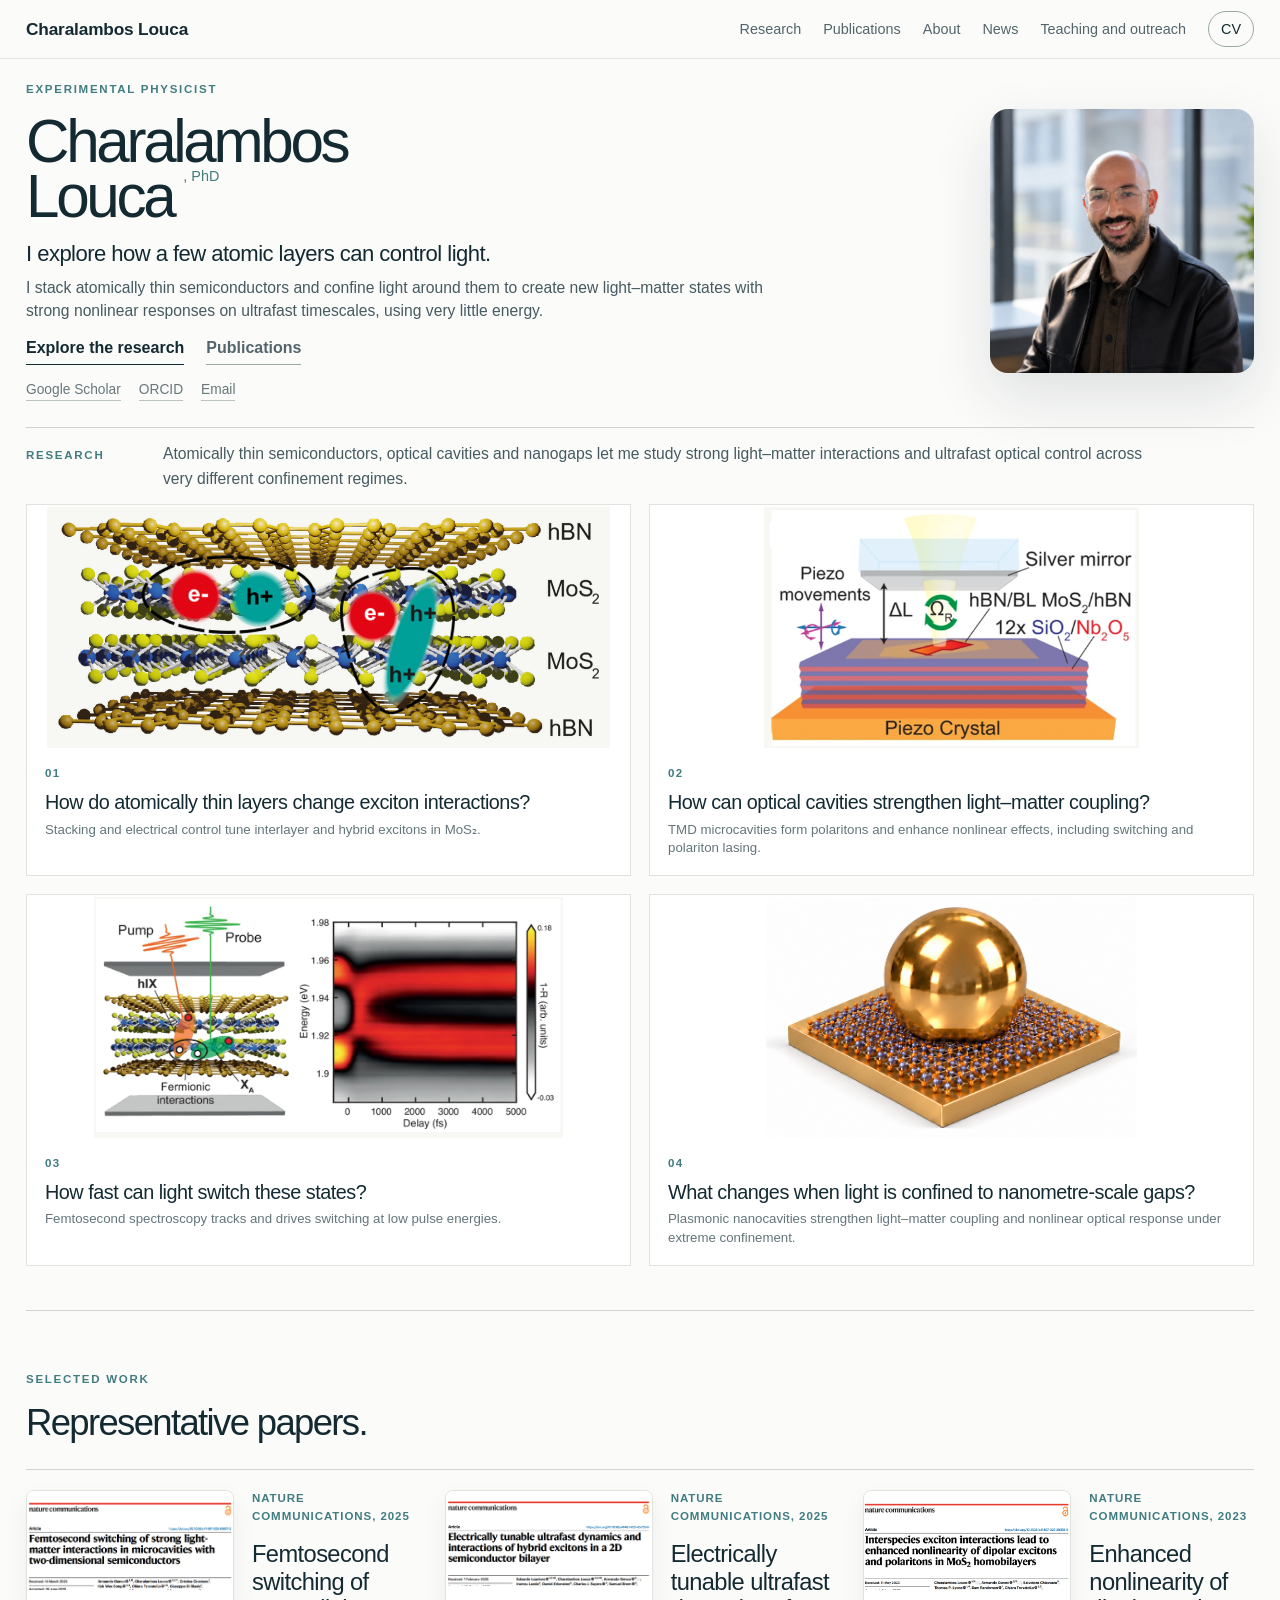
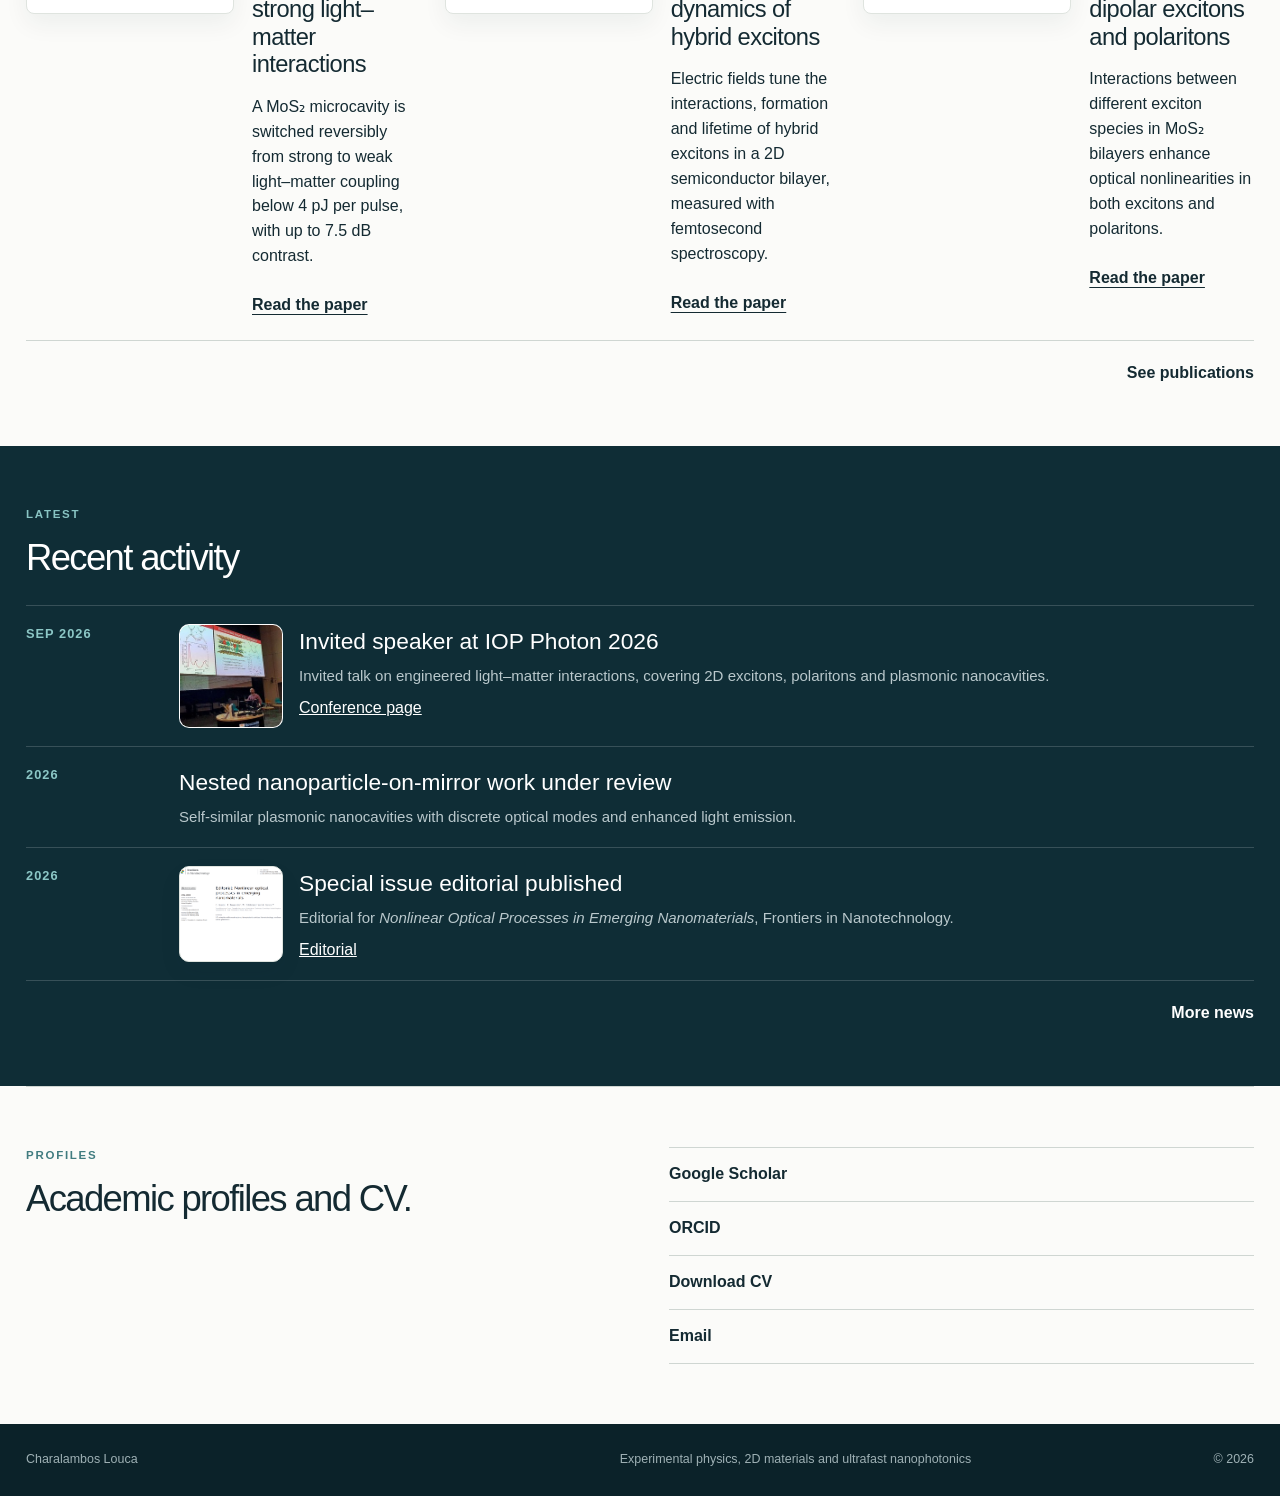
==== commit 2932196a: "Refine homepage scientific identity" ====
--- a/index.html
+++ b/index.html
@@ -2,7 +2,7 @@
 <html lang="en">
 <head>
   <meta charset="utf-8" />
-  <meta name="google-site-verification" content="7L1u59y19pmfuC0rS40KRlU-M9b-8rnn8lj7gKwbHVY" />
+  <meta name="google-site-verification" content="TV2zOGUULCXhjbg5NyRwIdmwV8yXlj5bJLZSRjYCEgY" />
   <meta name="viewport" content="width=device-width, initial-scale=1" />
   <meta name="theme-color" content="#f7f7f3" />
   <meta name="description" content="Charalambos Louca is an experimental physicist working on 2D semiconductors, exciton-polaritons, strong light-matter coupling, nonlinear optics and ultrafast nanophotonics." />
@@ -96,8 +96,8 @@
       <div class="hero-copy reveal">
         <p class="kicker">Experimental physicist</p>
         <h1>Charalambos<br />Louca<span>, PhD</span></h1>
-        <p class="hero-statement">I study how light interacts with atomically thin semiconductors, and how these interactions can be controlled on ultrafast timescales.</p>
-        <p class="hero-sub">Using 2D-material heterostructures, optical microcavities, plasmonic nanocavities and femtosecond spectroscopy, I investigate excitons and polaritons for low-energy optical switching.</p>
+        <p class="hero-statement">I explore how a few atomic layers can control light.</p>
+        <p class="hero-sub">I stack atomically thin semiconductors and confine light around them to create new light–matter states with strong nonlinear responses on ultrafast timescales, using very little energy.</p>
         <div class="hero-links">
           <a class="text-link" href="research.html">Explore the research</a>
           <a class="text-link quiet" href="publications.html">Publications</a>
